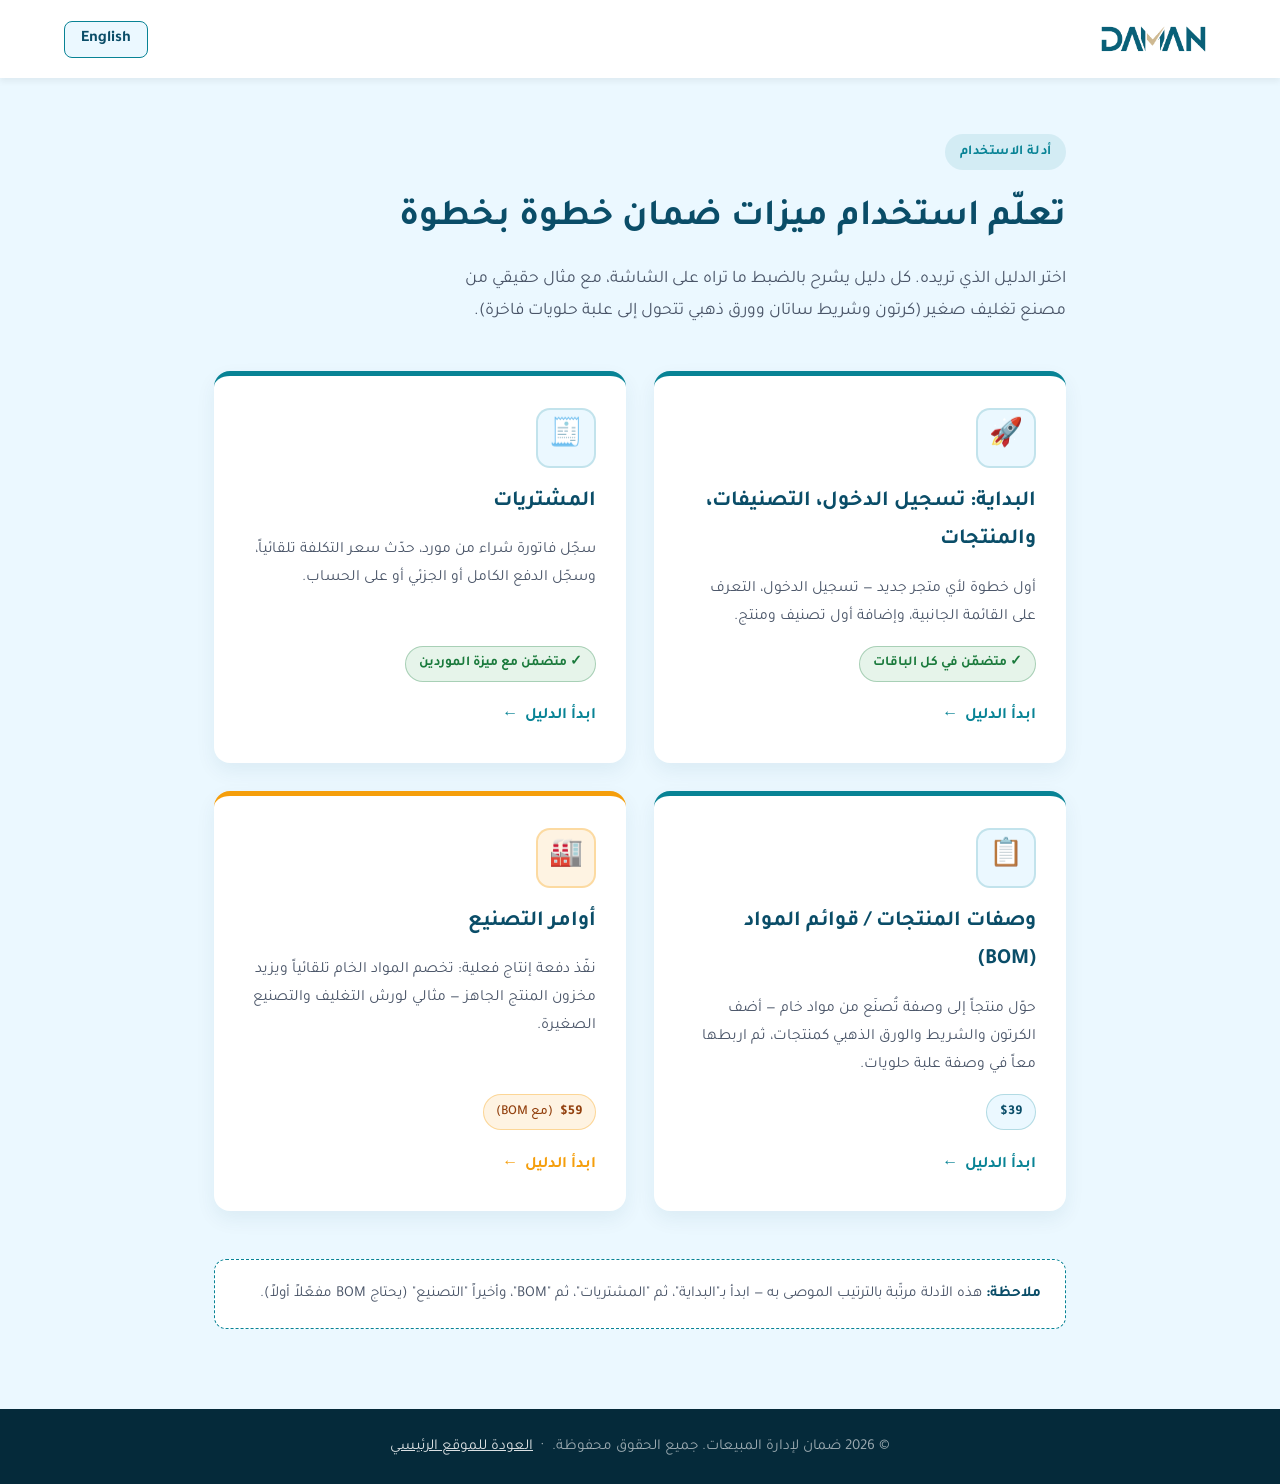
==== tutorials/index.html @ 2301137e "Remove legacy seeders and add manufacturing demo/expected results. Deleted obsolete one-shot seeders" ====
<!DOCTYPE html>
<html lang="ar" dir="rtl">
<head>
    <meta charset="UTF-8">
    <meta name="viewport" content="width=device-width, initial-scale=1.0">
    <title>أدلة الاستخدام | Daman Tutorials</title>
    <meta name="description" content="أدلة استخدام خطوة بخطوة لميزات ضمان — وصفات المنتجات (BOM) وأوامر التصنيع.">
    <meta name="robots" content="noindex">
    <link rel="icon" type="image/x-icon" href="../icon.ico">
    <link href="https://fonts.googleapis.com/css2?family=Tajawal:wght@400;500;700;800&display=swap" rel="stylesheet">
    <style>
        :root {
            --primary-blue: #0A4D68;
            --secondary-blue: #088395;
            --light-blue: #EBF8FF;
            --dark-text: #2D3748;
            --white: #FFFFFF;
            --transition: all 0.3s ease;
            --accent-gold: #F59E0B;
        }
        * { margin: 0; padding: 0; box-sizing: border-box; font-family: 'Tajawal', sans-serif; }
        body { background-color: var(--light-blue); color: var(--dark-text); line-height: 1.8; }
        html[lang="ar"] .lang-en { display: none !important; }
        html[lang="en"] .lang-ar { display: none !important; }

        header {
            background-color: var(--white);
            box-shadow: 0 4px 6px rgba(0,0,0,0.05);
            padding: 1rem 5%;
            display: flex; justify-content: space-between; align-items: center;
            position: sticky; top: 0; z-index: 100;
        }
        .logo-container { display: flex; align-items: center; gap: 15px; text-decoration: none; }
        .brand-logo { height: 46px; width: auto; object-fit: contain; }
        .header-right { display: flex; align-items: center; gap: 20px; }
        .lang-btn {
            background-color: var(--light-blue); color: var(--primary-blue);
            border: 1px solid var(--secondary-blue); padding: 8px 16px; border-radius: 8px;
            cursor: pointer; font-weight: bold; font-size: 1rem; transition: var(--transition);
        }
        .lang-btn:hover { background-color: var(--primary-blue); color: var(--white); }

        main { max-width: 980px; margin: 0 auto; padding: 3.5rem 5% 5rem; }

        .eyebrow {
            display: inline-block; font-size: 0.85rem; font-weight: 700; letter-spacing: 0.04em;
            color: var(--secondary-blue); background: rgba(8,131,149,0.1);
            padding: 0.35rem 0.9rem; border-radius: 999px; margin-bottom: 1rem;
        }
        h1 { font-size: 2.3rem; color: var(--primary-blue); margin-bottom: 0.75rem; }
        .sub { font-size: 1.1rem; color: #4A5568; max-width: 65ch; margin-bottom: 2.75rem; }

        .card-grid { display: grid; grid-template-columns: repeat(auto-fit, minmax(300px, 1fr)); gap: 1.75rem; }

        .tut-card {
            background: var(--white); border-radius: 16px; padding: 2rem 1.9rem;
            box-shadow: 0 8px 20px rgba(10,77,104,0.07);
            border-top: 5px solid var(--secondary-blue);
            display: flex; flex-direction: column; gap: 0.9rem;
            text-decoration: none; color: inherit;
            transition: transform 0.25s ease, box-shadow 0.25s ease;
        }
        .tut-card:hover { transform: translateY(-4px); box-shadow: 0 16px 30px rgba(10,77,104,0.13); }
        .tut-card.manufacturing { border-top-color: var(--accent-gold); }

        .tut-icon {
            width: 60px; height: 60px; border-radius: 14px; display: flex; align-items: center; justify-content: center;
            font-size: 1.7rem; background: var(--light-blue); border: 2px solid rgba(8,131,149,0.18);
        }
        .tut-card.manufacturing .tut-icon { background: #FEF3E2; border-color: rgba(245,158,11,0.3); }

        .tut-card h2 { font-size: 1.35rem; color: var(--primary-blue); }
        .tut-card p.desc { color: #4A5568; font-size: 0.98rem; flex-grow: 1; }

        .tut-price {
            display: inline-flex; align-self: flex-start; align-items: center; gap: 0.4rem;
            font-size: 0.85rem; font-weight: 700; color: var(--primary-blue);
            background: var(--light-blue); border: 1px solid rgba(8,131,149,0.25);
            padding: 0.3rem 0.8rem; border-radius: 999px;
        }
        .tut-card.manufacturing .tut-price { color: #92400E; background: #FEF3E2; border-color: rgba(245,158,11,0.35); }
        .tut-price.included { color: #1A7A3C; background: #E6F4EA; border-color: rgba(26,122,60,0.3); }

        .tut-cta {
            margin-top: 0.4rem; display: inline-flex; align-items: center; gap: 0.4rem;
            font-weight: 700; color: var(--secondary-blue);
        }
        .tut-card.manufacturing .tut-cta { color: var(--accent-gold); }
        html[dir="rtl"] .tut-cta .arrow::before { content: '←'; }
        html[dir="ltr"] .tut-cta .arrow::before { content: '→'; }

        .note-box {
            margin-top: 3rem; background: var(--white); border: 1px dashed var(--secondary-blue);
            border-radius: 12px; padding: 1.25rem 1.5rem; font-size: 0.95rem; color: #4A5568;
        }
        .note-box strong { color: var(--primary-blue); }

        footer {
            background-color: #052a3a; color: rgba(255,255,255,0.6);
            text-align: center; padding: 1.5rem; font-size: 0.95rem;
        }
        footer a { color: rgba(255,255,255,0.85); }
    </style>
</head>
<body>

<header>
    <a href="../index.html" class="logo-container">
        <img src="../logo-dark.png" alt="Daman Logo" class="brand-logo">
    </a>
    <div class="header-right">
        <button class="lang-btn" onclick="toggleLanguage()">
            <span class="lang-ar">English</span>
            <span class="lang-en">العربية</span>
        </button>
    </div>
</header>

<main>
    <span class="eyebrow lang-ar">أدلة الاستخدام</span>
    <span class="eyebrow lang-en">Tutorials</span>
    <h1 class="lang-ar">تعلّم استخدام ميزات ضمان خطوة بخطوة</h1>
    <h1 class="lang-en">Learn Daman's features, step by step</h1>
    <p class="sub lang-ar">اختر الدليل الذي تريده. كل دليل يشرح بالضبط ما تراه على الشاشة، مع مثال حقيقي من مصنع تغليف صغير (كرتون وشريط ساتان وورق ذهبي تتحول إلى علبة حلويات فاخرة).</p>
    <p class="sub lang-en">Pick the guide you need. Each one walks through exactly what you'll see on screen, using a real packaging-workshop example (cardboard, satin ribbon and gold foil turning into a luxury candy box).</p>

    <div class="card-grid">
        <a class="tut-card" href="getting-started.html">
            <div class="tut-icon">🚀</div>
            <h2 class="lang-ar">البداية: تسجيل الدخول، التصنيفات، والمنتجات</h2>
            <h2 class="lang-en">Getting Started: Login, Categories &amp; Products</h2>
            <p class="desc lang-ar">أول خطوة لأي متجر جديد — تسجيل الدخول، التعرف على القائمة الجانبية، وإضافة أول تصنيف ومنتج.</p>
            <p class="desc lang-en">The first step for any new store — signing in, learning the sidebar, and adding your first category and product.</p>
            <span class="tut-price included"><span class="lang-ar">✓ متضمّن في كل الباقات</span><span class="lang-en">✓ Included in every plan</span></span>
            <span class="tut-cta"><span class="lang-ar">ابدأ الدليل</span><span class="lang-en">Start the guide</span> <span class="arrow"></span></span>
        </a>

        <a class="tut-card" href="purchases.html">
            <div class="tut-icon">🧾</div>
            <h2 class="lang-ar">المشتريات</h2>
            <h2 class="lang-en">Purchases</h2>
            <p class="desc lang-ar">سجّل فاتورة شراء من مورد، حدّث سعر التكلفة تلقائياً، وسجّل الدفع الكامل أو الجزئي أو على الحساب.</p>
            <p class="desc lang-en">Record a purchase invoice from a supplier, auto-update the cost price, and record full, partial, or on-account payment.</p>
            <span class="tut-price included"><span class="lang-ar">✓ متضمّن مع ميزة الموردين</span><span class="lang-en">✓ Included with Suppliers</span></span>
            <span class="tut-cta"><span class="lang-ar">ابدأ الدليل</span><span class="lang-en">Start the guide</span> <span class="arrow"></span></span>
        </a>

        <a class="tut-card" href="bom.html">
            <div class="tut-icon">📋</div>
            <h2 class="lang-ar">وصفات المنتجات / قوائم المواد (BOM)</h2>
            <h2 class="lang-en">Product Recipes / BOM</h2>
            <p class="desc lang-ar">حوّل منتجاً إلى وصفة تُصنَع من مواد خام — أضف الكرتون والشريط والورق الذهبي كمنتجات، ثم اربطها معاً في وصفة علبة حلويات.</p>
            <p class="desc lang-en">Turn a product into a recipe made from raw materials — add cardboard, ribbon and gold foil as products, then link them together into a candy-box recipe.</p>
            <span class="tut-price">$39</span>
            <span class="tut-cta"><span class="lang-ar">ابدأ الدليل</span><span class="lang-en">Start the guide</span> <span class="arrow"></span></span>
        </a>

        <a class="tut-card manufacturing" href="manufacturing.html">
            <div class="tut-icon">🏭</div>
            <h2 class="lang-ar">أوامر التصنيع</h2>
            <h2 class="lang-en">Manufacturing Orders</h2>
            <p class="desc lang-ar">نفّذ دفعة إنتاج فعلية: تخصم المواد الخام تلقائياً ويزيد مخزون المنتج الجاهز — مثالي لورش التغليف والتصنيع الصغيرة.</p>
            <p class="desc lang-en">Run an actual production batch: raw materials are deducted automatically and the finished product's stock goes up — ideal for small packaging and manufacturing workshops.</p>
            <span class="tut-price">$59 <span class="lang-ar" style="font-weight:500;">(مع BOM)</span><span class="lang-en" style="font-weight:500;">(bundle w/ BOM)</span></span>
            <span class="tut-cta"><span class="lang-ar">ابدأ الدليل</span><span class="lang-en">Start the guide</span> <span class="arrow"></span></span>
        </a>
    </div>

    <div class="note-box">
        <strong class="lang-ar">ملاحظة: </strong><span class="lang-ar">هذه الأدلة مرتّبة بالترتيب الموصى به — ابدأ بـ"البداية"، ثم "المشتريات"، ثم "BOM"، وأخيراً "التصنيع" (يحتاج BOM مفعّلاً أولاً).</span>
        <strong class="lang-en">Note: </strong><span class="lang-en">These guides are ordered as recommended — start with Getting Started, then Purchases, then BOM, and finally Manufacturing (which needs BOM enabled first).</span>
    </div>
</main>

<footer>
    <span class="lang-ar">&copy; 2026 ضمان لإدارة المبيعات. جميع الحقوق محفوظة.</span>
    <span class="lang-en">&copy; 2026 Daman Sales Management. All rights reserved.</span>
    &nbsp;·&nbsp;
    <a href="../index.html" class="lang-ar">العودة للموقع الرئيسي</a>
    <a href="../index.html" class="lang-en">Back to main site</a>
</footer>

<script>
    function toggleLanguage() {
        const htmlElement = document.documentElement;
        const currentLang = htmlElement.getAttribute('lang');
        if (currentLang === 'ar') {
            htmlElement.setAttribute('lang', 'en');
            htmlElement.setAttribute('dir', 'ltr');
        } else {
            htmlElement.setAttribute('lang', 'ar');
            htmlElement.setAttribute('dir', 'rtl');
        }
    }
</script>
</body>
</html>
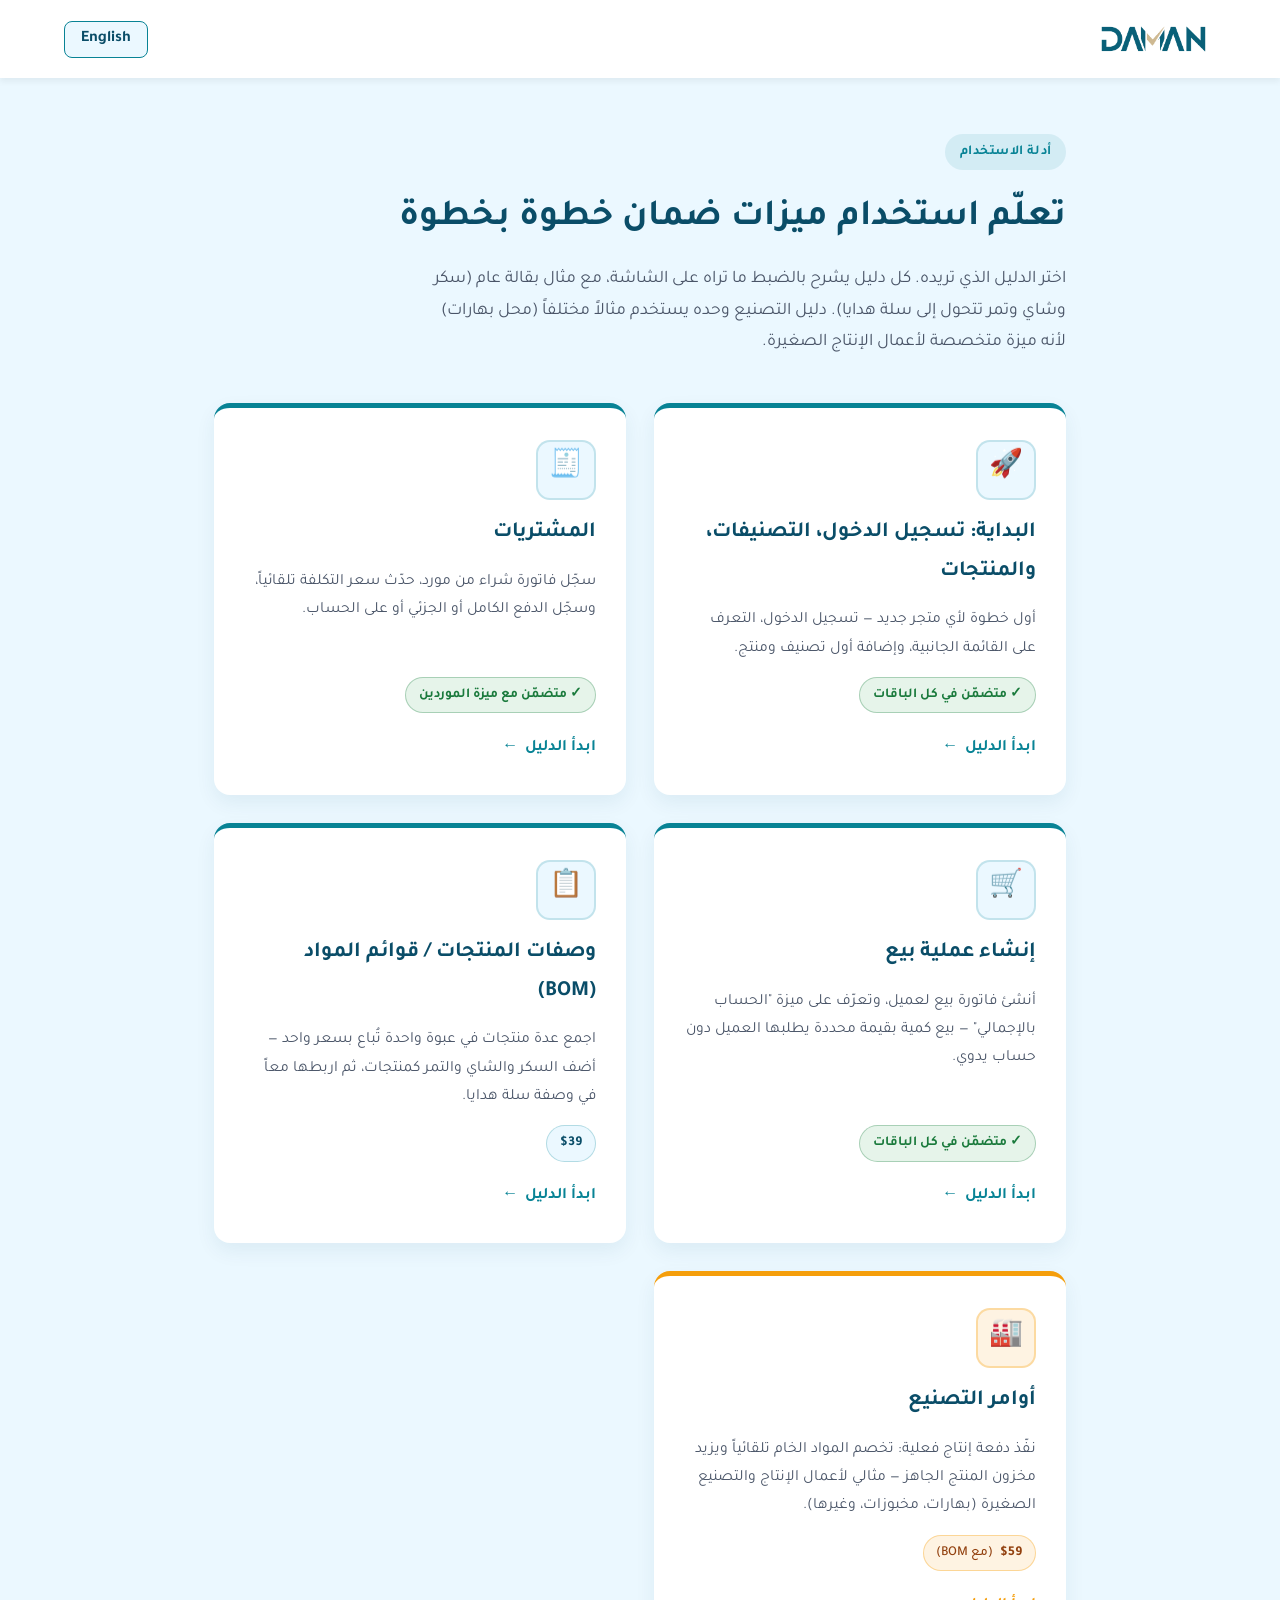
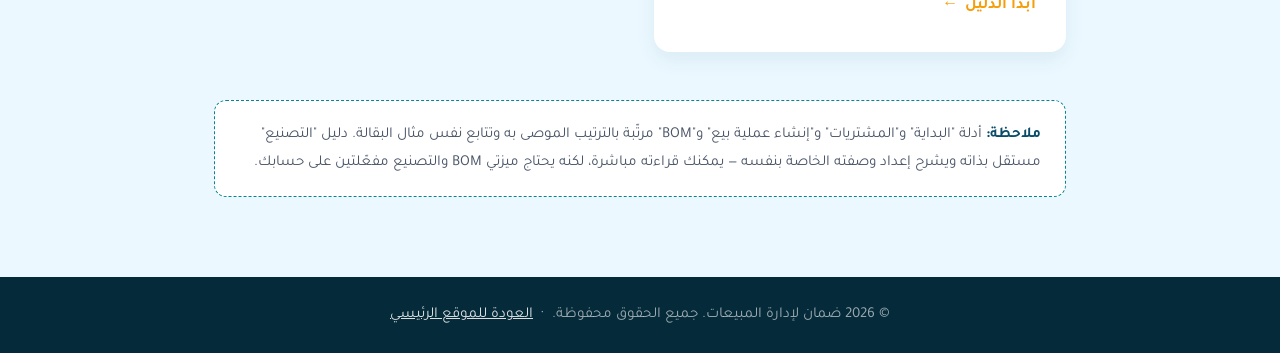
==== commit 8e4deb3e: "Introduce Arabic tutorials, refine examples, and expand guided steps for BOM and Manufacturing. - Re" ====
--- a/tutorials/index.html
+++ b/tutorials/index.html
@@ -121,8 +121,8 @@
     <span class="eyebrow lang-en">Tutorials</span>
     <h1 class="lang-ar">تعلّم استخدام ميزات ضمان خطوة بخطوة</h1>
     <h1 class="lang-en">Learn Daman's features, step by step</h1>
-    <p class="sub lang-ar">اختر الدليل الذي تريده. كل دليل يشرح بالضبط ما تراه على الشاشة، مع مثال حقيقي من مصنع تغليف صغير (كرتون وشريط ساتان وورق ذهبي تتحول إلى علبة حلويات فاخرة).</p>
-    <p class="sub lang-en">Pick the guide you need. Each one walks through exactly what you'll see on screen, using a real packaging-workshop example (cardboard, satin ribbon and gold foil turning into a luxury candy box).</p>
+    <p class="sub lang-ar">اختر الدليل الذي تريده. كل دليل يشرح بالضبط ما تراه على الشاشة، مع مثال بقالة عام (سكر وشاي وتمر تتحول إلى سلة هدايا). دليل التصنيع وحده يستخدم مثالاً مختلفاً (محل بهارات) لأنه ميزة متخصصة لأعمال الإنتاج الصغيرة.</p>
+    <p class="sub lang-en">Pick the guide you need. Each one walks through exactly what you'll see on screen, using a general grocery-store example (sugar, tea and dates bundled into a gift basket). Only the Manufacturing guide uses a different example (a spice shop), since it's a specialized feature for small production businesses.</p>
 
     <div class="card-grid">
         <a class="tut-card" href="getting-started.html">
@@ -145,12 +145,22 @@
             <span class="tut-cta"><span class="lang-ar">ابدأ الدليل</span><span class="lang-en">Start the guide</span> <span class="arrow"></span></span>
         </a>
 
+        <a class="tut-card" href="create-sale.html">
+            <div class="tut-icon">🛒</div>
+            <h2 class="lang-ar">إنشاء عملية بيع</h2>
+            <h2 class="lang-en">Create a Sale</h2>
+            <p class="desc lang-ar">أنشئ فاتورة بيع لعميل، وتعرّف على ميزة "الحساب بالإجمالي" — بيع كمية بقيمة محددة يطلبها العميل دون حساب يدوي.</p>
+            <p class="desc lang-en">Create a sale invoice for a customer, and learn "Calculate by Total" — selling a specific amount the customer asks for, without doing the math yourself.</p>
+            <span class="tut-price included"><span class="lang-ar">✓ متضمّن في كل الباقات</span><span class="lang-en">✓ Included in every plan</span></span>
+            <span class="tut-cta"><span class="lang-ar">ابدأ الدليل</span><span class="lang-en">Start the guide</span> <span class="arrow"></span></span>
+        </a>
+
         <a class="tut-card" href="bom.html">
             <div class="tut-icon">📋</div>
             <h2 class="lang-ar">وصفات المنتجات / قوائم المواد (BOM)</h2>
             <h2 class="lang-en">Product Recipes / BOM</h2>
-            <p class="desc lang-ar">حوّل منتجاً إلى وصفة تُصنَع من مواد خام — أضف الكرتون والشريط والورق الذهبي كمنتجات، ثم اربطها معاً في وصفة علبة حلويات.</p>
-            <p class="desc lang-en">Turn a product into a recipe made from raw materials — add cardboard, ribbon and gold foil as products, then link them together into a candy-box recipe.</p>
+            <p class="desc lang-ar">اجمع عدة منتجات في عبوة واحدة تُباع بسعر واحد — أضف السكر والشاي والتمر كمنتجات، ثم اربطها معاً في وصفة سلة هدايا.</p>
+            <p class="desc lang-en">Bundle several products into one pack sold at one price — add sugar, tea and dates as products, then link them together into a gift-basket recipe.</p>
             <span class="tut-price">$39</span>
             <span class="tut-cta"><span class="lang-ar">ابدأ الدليل</span><span class="lang-en">Start the guide</span> <span class="arrow"></span></span>
         </a>
@@ -159,16 +169,16 @@
             <div class="tut-icon">🏭</div>
             <h2 class="lang-ar">أوامر التصنيع</h2>
             <h2 class="lang-en">Manufacturing Orders</h2>
-            <p class="desc lang-ar">نفّذ دفعة إنتاج فعلية: تخصم المواد الخام تلقائياً ويزيد مخزون المنتج الجاهز — مثالي لورش التغليف والتصنيع الصغيرة.</p>
-            <p class="desc lang-en">Run an actual production batch: raw materials are deducted automatically and the finished product's stock goes up — ideal for small packaging and manufacturing workshops.</p>
+            <p class="desc lang-ar">نفّذ دفعة إنتاج فعلية: تخصم المواد الخام تلقائياً ويزيد مخزون المنتج الجاهز — مثالي لأعمال الإنتاج والتصنيع الصغيرة (بهارات، مخبوزات، وغيرها).</p>
+            <p class="desc lang-en">Run an actual production batch: raw materials are deducted automatically and the finished product's stock goes up — ideal for small production and manufacturing businesses (spices, baked goods, and more).</p>
             <span class="tut-price">$59 <span class="lang-ar" style="font-weight:500;">(مع BOM)</span><span class="lang-en" style="font-weight:500;">(bundle w/ BOM)</span></span>
             <span class="tut-cta"><span class="lang-ar">ابدأ الدليل</span><span class="lang-en">Start the guide</span> <span class="arrow"></span></span>
         </a>
     </div>
 
     <div class="note-box">
-        <strong class="lang-ar">ملاحظة: </strong><span class="lang-ar">هذه الأدلة مرتّبة بالترتيب الموصى به — ابدأ بـ"البداية"، ثم "المشتريات"، ثم "BOM"، وأخيراً "التصنيع" (يحتاج BOM مفعّلاً أولاً).</span>
-        <strong class="lang-en">Note: </strong><span class="lang-en">These guides are ordered as recommended — start with Getting Started, then Purchases, then BOM, and finally Manufacturing (which needs BOM enabled first).</span>
+        <strong class="lang-ar">ملاحظة: </strong><span class="lang-ar">أدلة "البداية" و"المشتريات" و"إنشاء عملية بيع" و"BOM" مرتّبة بالترتيب الموصى به وتتابع نفس مثال البقالة. دليل "التصنيع" مستقل بذاته ويشرح إعداد وصفته الخاصة بنفسه — يمكنك قراءته مباشرة، لكنه يحتاج ميزتي BOM والتصنيع مفعّلتين على حسابك.</span>
+        <strong class="lang-en">Note: </strong><span class="lang-en">The "Getting Started", "Purchases", "Create a Sale" and "BOM" guides are ordered as recommended and follow the same grocery example. "Manufacturing" is self-contained and walks through setting up its own recipe — you can read it on its own, but it needs both the BOM and Manufacturing features enabled on your account.</span>
     </div>
 </main>
 
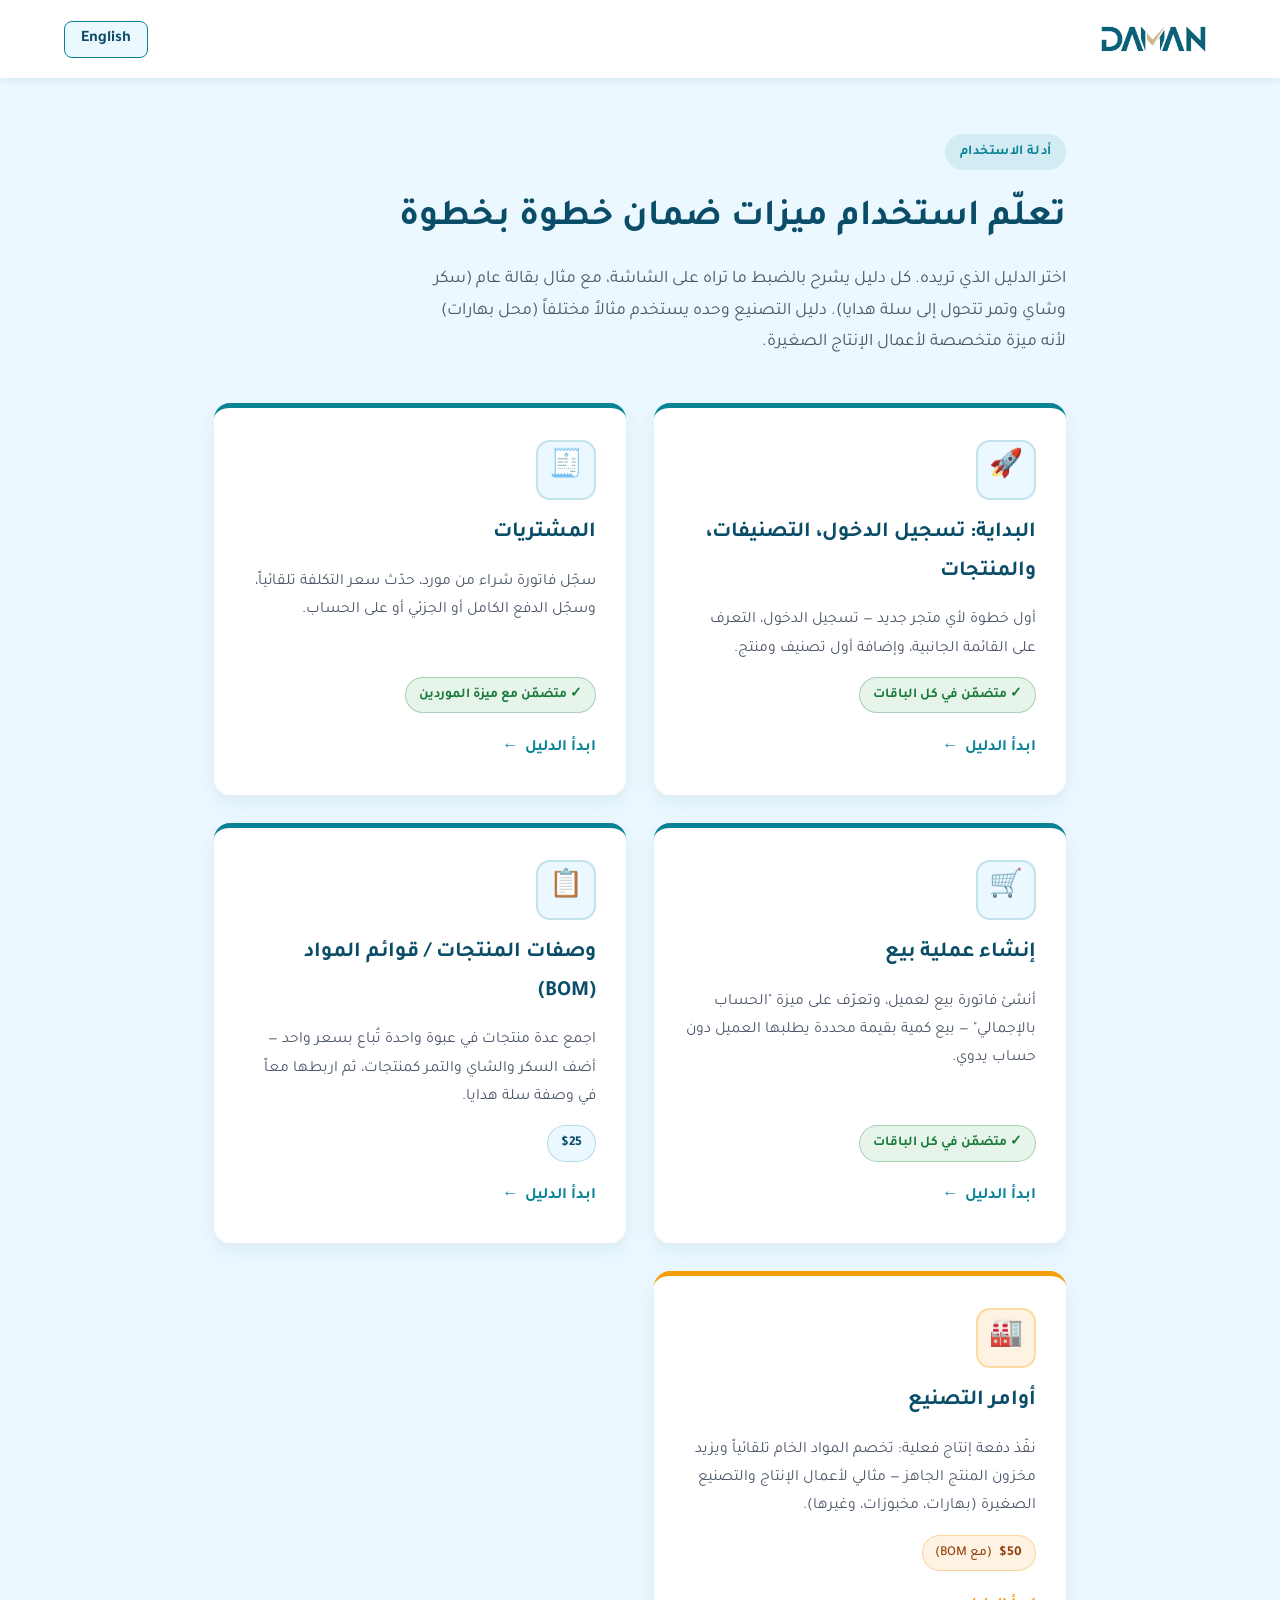
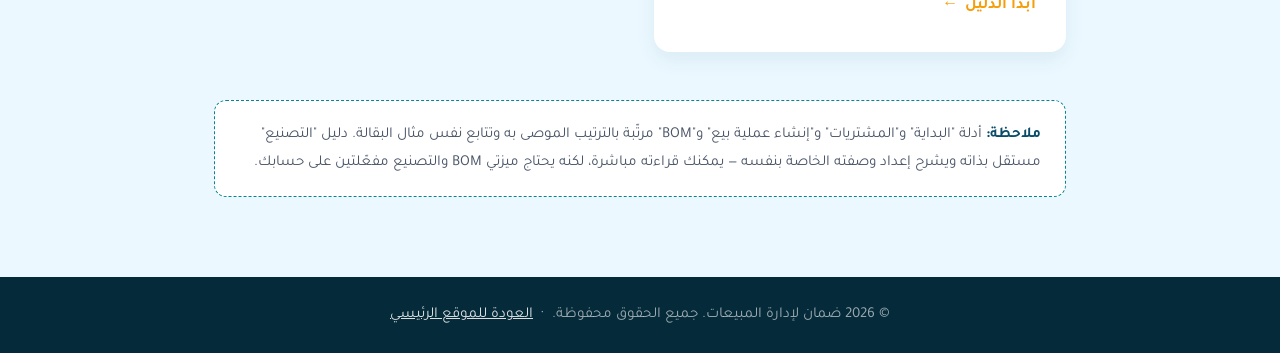
==== commit bf6da748: "feat: add the Mobile App and Cloud Hosting cards, and stop quoting stale prices Two new cards: the M" ====
--- a/tutorials/index.html
+++ b/tutorials/index.html
@@ -161,7 +161,7 @@
             <h2 class="lang-en">Product Recipes / BOM</h2>
             <p class="desc lang-ar">اجمع عدة منتجات في عبوة واحدة تُباع بسعر واحد — أضف السكر والشاي والتمر كمنتجات، ثم اربطها معاً في وصفة سلة هدايا.</p>
             <p class="desc lang-en">Bundle several products into one pack sold at one price — add sugar, tea and dates as products, then link them together into a gift-basket recipe.</p>
-            <span class="tut-price">$39</span>
+            <span class="tut-price" data-prices="productRecipes">$25</span>
             <span class="tut-cta"><span class="lang-ar">ابدأ الدليل</span><span class="lang-en">Start the guide</span> <span class="arrow"></span></span>
         </a>
 
@@ -171,7 +171,7 @@
             <h2 class="lang-en">Manufacturing Orders</h2>
             <p class="desc lang-ar">نفّذ دفعة إنتاج فعلية: تخصم المواد الخام تلقائياً ويزيد مخزون المنتج الجاهز — مثالي لأعمال الإنتاج والتصنيع الصغيرة (بهارات، مخبوزات، وغيرها).</p>
             <p class="desc lang-en">Run an actual production batch: raw materials are deducted automatically and the finished product's stock goes up — ideal for small production and manufacturing businesses (spices, baked goods, and more).</p>
-            <span class="tut-price">$59 <span class="lang-ar" style="font-weight:500;">(مع BOM)</span><span class="lang-en" style="font-weight:500;">(bundle w/ BOM)</span></span>
+            <span class="tut-price" data-prices="productRecipes+manufacturing">$50 <span class="lang-ar" style="font-weight:500;">(مع BOM)</span><span class="lang-en" style="font-weight:500;">(bundle w/ BOM)</span></span>
             <span class="tut-cta"><span class="lang-ar">ابدأ الدليل</span><span class="lang-en">Start the guide</span> <span class="arrow"></span></span>
         </a>
     </div>
